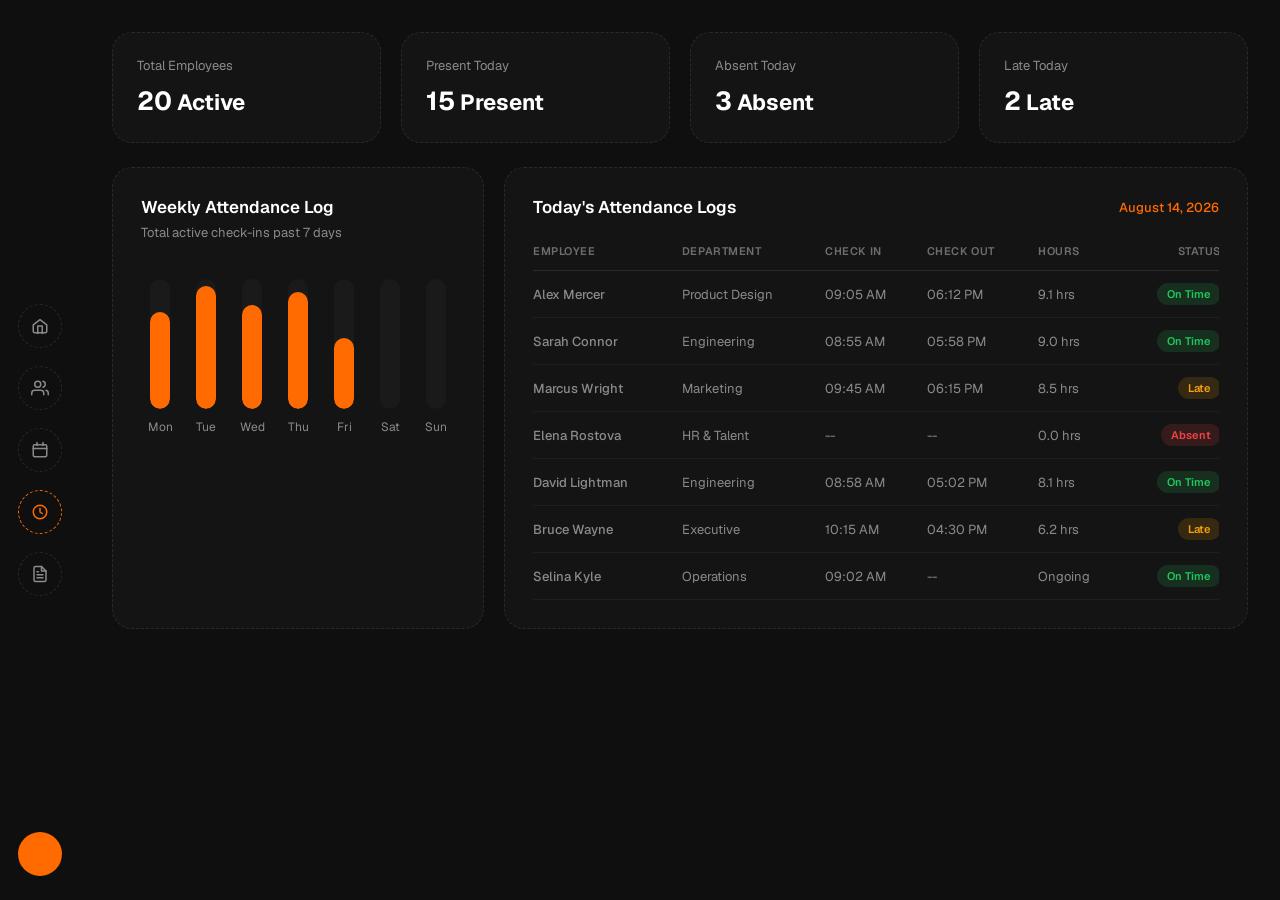
==== pages/admin-attendance-overview.html @ 57a033da "feat: initial commit." ====
<!DOCTYPE html>
<html lang="en">

<head>
  <meta charset="UTF-8" />
  <meta name="viewport" content="width=device-width, initial-scale=1.0" />
  <title>Admin Attendance Overview | TapIn</title>
  <link rel="apple-touch-icon" sizes="180x180" href="../assets/favicon/apple-touch-icon.png" />
  <link rel="icon" type="image/png" sizes="32x32" href="../assets/favicon/favicon-32x32.png" />
  <link rel="icon" type="image/png" sizes="16x16" href="../assets/favicon/favicon-16x16.png" />
  <link rel="manifest" href="../assets/favicon/site.webmanifest" />
  <link rel="stylesheet" href="../css/global.css" />
  <link rel="stylesheet" href="../css/admin-attendance-overview.css" />
</head>

<body>
  <div class="admin-page">
    <aside class="sidebar">
      <nav class="sidebar-nav">
        <a href="admin-dashboard.html" class="nav-icon">
          <svg viewBox="0 0 24 24" fill="none" stroke="currentColor" stroke-width="2" stroke-linecap="round"
            stroke-linejoin="round">
            <path d="M3 10.5V19a2 2 0 002 2h14a2 2 0 002-2v-8.5L12 3.5l-9 7z" />
            <path d="M9 22V12h6v10" />
          </svg>
        </a>
        <a href="admin-employee-management.html" class="nav-icon">
          <svg viewBox="0 0 24 24" fill="none" stroke="currentColor" stroke-width="2" stroke-linecap="round"
            stroke-linejoin="round">
            <path d="M17 21v-2a4 4 0 00-4-4H5a4 4 0 00-4 4v2" />
            <circle cx="9" cy="7" r="4" />
            <path d="M23 21v-2a4 4 0 00-3-3.87" />
            <path d="M16 3.13a4 4 0 010 7.75" />
          </svg>
        </a>
        <a href="admin-leave-approvals.html" class="nav-icon">
          <svg viewBox="0 0 24 24" fill="none" stroke="currentColor" stroke-width="2" stroke-linecap="round"
            stroke-linejoin="round">
            <rect x="3" y="5" width="18" height="16" rx="2" />
            <path d="M16 2v4M8 2v4M3 10h18" />
          </svg>
        </a>
        <a href="admin-attendance-overview.html" class="nav-icon active">
          <svg viewBox="0 0 24 24" fill="none" stroke="currentColor" stroke-width="2" stroke-linecap="round"
            stroke-linejoin="round">
            <circle cx="12" cy="12" r="9" />
            <path d="M12 7v5l3 2" />
          </svg>
        </a>
        <a href="admin-payroll-management.html" class="nav-icon">
          <svg viewBox="0 0 24 24" fill="none" stroke="currentColor" stroke-width="2" stroke-linecap="round"
            stroke-linejoin="round">
            <path d="M14 2H6a2 2 0 00-2 2v16a2 2 0 002 2h12a2 2 0 002-2V8z" />
            <path d="M14 2v6h6" />
            <path d="M16 13H8M16 17H8M10 9H8" />
          </svg>
        </a>
      </nav>
      <a href="../index.html" class="action-button"></a>
    </aside>

    <main class="main-content">
      <section class="stats-grid">
        <article class="stat-card">
          <p class="stat-label">Total Employees</p>
          <p class="stat-value"><span class="stat-number">20</span> Active</p>
        </article>
        <article class="stat-card">
          <p class="stat-label">Present Today</p>
          <p class="stat-value"><span class="stat-number">15</span> Present</p>
        </article>
        <article class="stat-card">
          <p class="stat-label">Absent Today</p>
          <p class="stat-value"><span class="stat-number">3</span> Absent</p>
        </article>
        <article class="stat-card">
          <p class="stat-label">Late Today</p>
          <p class="stat-value"><span class="stat-number">2</span> Late</p>
        </article>
      </section>

      <section class="content-grid">
        <article class="card chart-card">
          <h2 class="card-title">Weekly Attendance Log</h2>
          <p class="card-subtitle">Total active check-ins past 7 days</p>
          <div class="chart">
            <div class="bar">
              <div class="bar-track">
                <div class="bar-fill" style="height: 75%"></div>
              </div>
              <span class="bar-label">Mon</span>
            </div>
            <div class="bar">
              <div class="bar-track">
                <div class="bar-fill" style="height: 95%"></div>
              </div>
              <span class="bar-label">Tue</span>
            </div>
            <div class="bar">
              <div class="bar-track">
                <div class="bar-fill" style="height: 80%"></div>
              </div>
              <span class="bar-label">Wed</span>
            </div>
            <div class="bar">
              <div class="bar-track">
                <div class="bar-fill" style="height: 90%"></div>
              </div>
              <span class="bar-label">Thu</span>
            </div>
            <div class="bar">
              <div class="bar-track">
                <div class="bar-fill" style="height: 55%"></div>
              </div>
              <span class="bar-label">Fri</span>
            </div>
            <div class="bar">
              <div class="bar-track">
                <div class="bar-fill" style="height: 0%"></div>
              </div>
              <span class="bar-label">Sat</span>
            </div>
            <div class="bar">
              <div class="bar-track">
                <div class="bar-fill" style="height: 0%"></div>
              </div>
              <span class="bar-label">Sun</span>
            </div>
          </div>
        </article>

        <article class="card table-card">
          <div class="table-header">
            <h2 class="card-title">Today's Attendance Logs</h2>
            <span class="table-date">August 14, 2026</span>
          </div>
          <div class="table-wrap">
            <table class="attendance-list">
              <thead>
                <tr>
                  <th>EMPLOYEE</th>
                  <th>DEPARTMENT</th>
                  <th>CHECK IN</th>
                  <th>CHECK OUT</th>
                  <th>HOURS</th>
                  <th>STATUS</th>
                </tr>
              </thead>
              <tbody>
                <tr>
                  <td class="cell-name">Alex Mercer</td>
                  <td>Product Design</td>
                  <td>09:05 AM</td>
                  <td>06:12 PM</td>
                  <td>9.1 hrs</td>
                  <td><span class="badge badge-green">On Time</span></td>
                </tr>
                <tr>
                  <td class="cell-name">Sarah Connor</td>
                  <td>Engineering</td>
                  <td>08:55 AM</td>
                  <td>05:58 PM</td>
                  <td>9.0 hrs</td>
                  <td><span class="badge badge-green">On Time</span></td>
                </tr>
                <tr>
                  <td class="cell-name">Marcus Wright</td>
                  <td>Marketing</td>
                  <td>09:45 AM</td>
                  <td>06:15 PM</td>
                  <td>8.5 hrs</td>
                  <td><span class="badge badge-late">Late</span></td>
                </tr>
                <tr>
                  <td class="cell-name">Elena Rostova</td>
                  <td>HR &amp; Talent</td>
                  <td>--</td>
                  <td>--</td>
                  <td>0.0 hrs</td>
                  <td><span class="badge badge-absent">Absent</span></td>
                </tr>
                <tr>
                  <td class="cell-name">David Lightman</td>
                  <td>Engineering</td>
                  <td>08:58 AM</td>
                  <td>05:02 PM</td>
                  <td>8.1 hrs</td>
                  <td><span class="badge badge-green">On Time</span></td>
                </tr>
                <tr>
                  <td class="cell-name">Bruce Wayne</td>
                  <td>Executive</td>
                  <td>10:15 AM</td>
                  <td>04:30 PM</td>
                  <td>6.2 hrs</td>
                  <td><span class="badge badge-late">Late</span></td>
                </tr>
                <tr>
                  <td class="cell-name">Selina Kyle</td>
                  <td>Operations</td>
                  <td>09:02 AM</td>
                  <td>--</td>
                  <td>Ongoing</td>
                  <td><span class="badge badge-green">On Time</span></td>
                </tr>
              </tbody>
            </table>
          </div>
        </article>
      </section>
    </main>
  </div>
</body>

</html>
---- css/global.css ----
@font-face {
  font-family: 'Geist';
  src: url('../assets/fonts/Geist/Geist-Regular.ttf') format('truetype');
  font-weight: 400;
  font-style: normal;
  font-display: swap;
}

@font-face {
  font-family: 'Geist';
  src: url('../assets/fonts/Geist/Geist-Italic.ttf') format('truetype');
  font-weight: 400;
  font-style: italic;
  font-display: swap;
}

@font-face {
  font-family: 'Geist';
  src: url('../assets/fonts/Geist/Geist-Medium.ttf') format('truetype');
  font-weight: 500;
  font-style: normal;
  font-display: swap;
}

@font-face {
  font-family: 'Geist';
  src: url('../assets/fonts/Geist/Geist-MediumItalic.ttf') format('truetype');
  font-weight: 500;
  font-style: italic;
  font-display: swap;
}

@font-face {
  font-family: 'Geist';
  src: url('../assets/fonts/Geist/Geist-SemiBold.ttf') format('truetype');
  font-weight: 600;
  font-style: normal;
  font-display: swap;
}

@font-face {
  font-family: 'Geist';
  src: url('../assets/fonts/Geist/Geist-SemiBoldItalic.ttf') format('truetype');
  font-weight: 600;
  font-style: italic;
  font-display: swap;
}

@font-face {
  font-family: 'Geist';
  src: url('../assets/fonts/Geist/Geist-Bold.ttf') format('truetype');
  font-weight: 700;
  font-style: normal;
  font-display: swap;
}

@font-face {
  font-family: 'Geist';
  src: url('../assets/fonts/Geist/Geist-BoldItalic.ttf') format('truetype');
  font-weight: 700;
  font-style: italic;
  font-display: swap;
}

@font-face {
  font-family: 'Geist Mono';
  src: url('../assets/fonts/GeistMono/GeistMono-Regular.ttf') format('truetype');
  font-weight: 400;
  font-style: normal;
  font-display: swap;
}

@font-face {
  font-family: 'Geist Mono';
  src: url('../assets/fonts/GeistMono/GeistMono-Italic.ttf') format('truetype');
  font-weight: 400;
  font-style: italic;
  font-display: swap;
}

@font-face {
  font-family: 'Geist Mono';
  src: url('../assets/fonts/GeistMono/GeistMono-Medium.ttf') format('truetype');
  font-weight: 500;
  font-style: normal;
  font-display: swap;
}

@font-face {
  font-family: 'Geist Mono';
  src: url('../assets/fonts/GeistMono/GeistMono-MediumItalic.ttf') format('truetype');
  font-weight: 500;
  font-style: italic;
  font-display: swap;
}

@font-face {
  font-family: 'Geist Mono';
  src: url('../assets/fonts/GeistMono/GeistMono-SemiBold.ttf') format('truetype');
  font-weight: 600;
  font-style: normal;
  font-display: swap;
}

@font-face {
  font-family: 'Geist Mono';
  src: url('../assets/fonts/GeistMono/GeistMono-SemiBoldItalic.ttf') format('truetype');
  font-weight: 600;
  font-style: italic;
  font-display: swap;
}

@font-face {
  font-family: 'Geist Mono';
  src: url('../assets/fonts/GeistMono/GeistMono-Bold.ttf') format('truetype');
  font-weight: 700;
  font-style: normal;
  font-display: swap;
}

@font-face {
  font-family: 'Geist Mono';
  src: url('../assets/fonts/GeistMono/GeistMono-BoldItalic.ttf') format('truetype');
  font-weight: 700;
  font-style: italic;
  font-display: swap;
}

:root {
  --font-sans: 'Geist', system-ui, sans-serif;
  --font-mono: 'Geist Mono', 'Courier New', monospace;
}

body {
  font-family: var(--font-sans);
}
---- css/admin-attendance-overview.css ----
* {
  box-sizing: border-box;
  margin: 0;
  padding: 0;
}

body {
  background-color: #0f0f0f;
  color: #ffffff;
}

.admin-page {
  display: grid;
  grid-template-columns: 80px 1fr;
  min-height: 100vh;
}

.sidebar {
  position: relative;
  display: flex;
  flex-direction: column;
  align-items: center;
  justify-content: center;
  padding: 24px 0;
  background-color: #0f0f0f;
}

.sidebar-nav {
  display: flex;
  flex-direction: column;
  align-items: center;
  gap: 18px;
  padding: 0 20px;
}

.nav-icon {
  display: flex;
  align-items: center;
  justify-content: center;
  width: 44px;
  height: 44px;
  border: 1px dashed #2a2a2a;
  border-radius: 50%;
  color: #8a8a8a;
  transition: color 0.2s ease, border-color 0.2s ease;
}

.nav-icon svg {
  width: 18px;
  height: 18px;
}

.nav-icon:hover {
  color: #ffffff;
  border-color: #404040;
}

.nav-icon.active {
  color: #ff6b00;
  border-color: #ff6b00;
}

.action-button {
  position: absolute;
  bottom: 24px;
  display: inline-block;
  width: 44px;
  height: 44px;
  background-color: #ff6b00;
  border-radius: 50%;
  text-decoration: none;
  cursor: pointer;
}

.main-content {
  padding: 32px;
  overflow-x: hidden;
}

.stats-grid {
  display: grid;
  grid-template-columns: repeat(4, 1fr);
  gap: 20px;
  margin-bottom: 24px;
}

.stat-card {
  padding: 24px;
  background-color: #141414;
  border: 1px dashed #2a2a2a;
  border-radius: 20px;
}

.stat-label {
  font-size: 13px;
  color: #8a8a8a;
  margin-bottom: 10px;
}

.stat-value {
  font-size: 22px;
  font-weight: 700;
}

.stat-number {
  font-size: 26px;
}

.content-grid {
  display: grid;
  grid-template-columns: 1fr 2fr;
  gap: 20px;
}

.card {
  padding: 28px;
  background-color: #141414;
  border: 1px dashed #2a2a2a;
  border-radius: 20px;
}

.card-title {
  font-size: 17px;
  font-weight: 600;
  margin-bottom: 6px;
}

.card-subtitle {
  font-size: 13px;
  color: #8a8a8a;
  margin-bottom: 24px;
}

.chart {
  display: flex;
  align-items: flex-end;
  justify-content: space-between;
  gap: 8px;
  height: 170px;
  padding-top: 10px;
}

.bar {
  display: flex;
  flex-direction: column;
  align-items: center;
  flex: 1;
}

.bar-track {
  position: relative;
  width: 20px;
  height: 130px;
  background-color: #1a1a1a;
  border-radius: 999px;
  overflow: hidden;
}

.bar-fill {
  position: absolute;
  bottom: 0;
  left: 0;
  width: 100%;
  background-color: #ff6b00;
  border-radius: 999px;
}

.bar-label {
  margin-top: 10px;
  font-size: 12px;
  color: #8a8a8a;
  text-align: center;
}

.table-card {
  min-width: 0;
}

.table-header {
  display: flex;
  align-items: center;
  justify-content: space-between;
  margin-bottom: 18px;
}

.table-header .card-title {
  margin-bottom: 0;
}

.table-date {
  font-size: 13px;
  color: #ff6b00;
  font-weight: 500;
}

.table-wrap {
  overflow-x: auto;
}

.attendance-list {
  width: 100%;
  min-width: 700px;
  border-collapse: collapse;
}

.attendance-list th {
  padding: 8px 12px 12px 0;
  font-size: 11px;
  font-weight: 600;
  color: #6e6e6e;
  text-align: left;
  text-transform: uppercase;
  letter-spacing: 0.05em;
  border-bottom: 1px solid #2a2a2a;
}

.attendance-list th:last-child {
  text-align: right;
}

.attendance-list td {
  padding: 12px 12px 12px 0;
  font-size: 13px;
  color: #8a8a8a;
  border-bottom: 1px solid #1f1f1f;
  vertical-align: middle;
}

.attendance-list td:last-child {
  text-align: right;
}

.cell-name {
  color: #ffffff;
  font-weight: 500;
}

.badge {
  display: inline-block;
  padding: 4px 10px;
  border-radius: 999px;
  font-size: 11px;
  font-weight: 600;
}

.badge-green {
  background-color: rgba(34, 197, 94, 0.15);
  color: #22c55e;
}

.badge-late {
  background-color: rgba(245, 158, 11, 0.15);
  color: #f59e0b;
}

.badge-absent {
  background-color: rgba(239, 68, 68, 0.15);
  color: #ef4444;
}

@media (max-width: 1024px) {
  .stats-grid {
    grid-template-columns: repeat(2, 1fr);
  }

  .content-grid {
    grid-template-columns: 1fr;
  }
}

@media (max-width: 768px) {
  .admin-page {
    grid-template-columns: 1fr;
    grid-template-rows: auto 1fr;
  }

  .sidebar {
    flex-direction: row;
    align-items: center;
    justify-content: space-between;
    padding: 14px 16px;
    border-right: none;
    border-bottom: 1px dashed #2a2a2a;
  }

  .sidebar-nav {
    flex-direction: row;
    padding: 0;
    background: none;
    border: none;
    border-radius: 0;
  }

  .action-button {
    position: static;
    width: 40px;
    height: 40px;
  }

  .main-content {
    padding: 20px;
  }

  .stats-grid {
    grid-template-columns: 1fr;
  }
}

@media (max-width: 480px) {
  .main-content {
    padding: 16px;
  }

  .card {
    padding: 20px;
  }

  .chart {
    height: 140px;
  }

  .bar-track {
    width: 16px;
    height: 110px;
  }
}
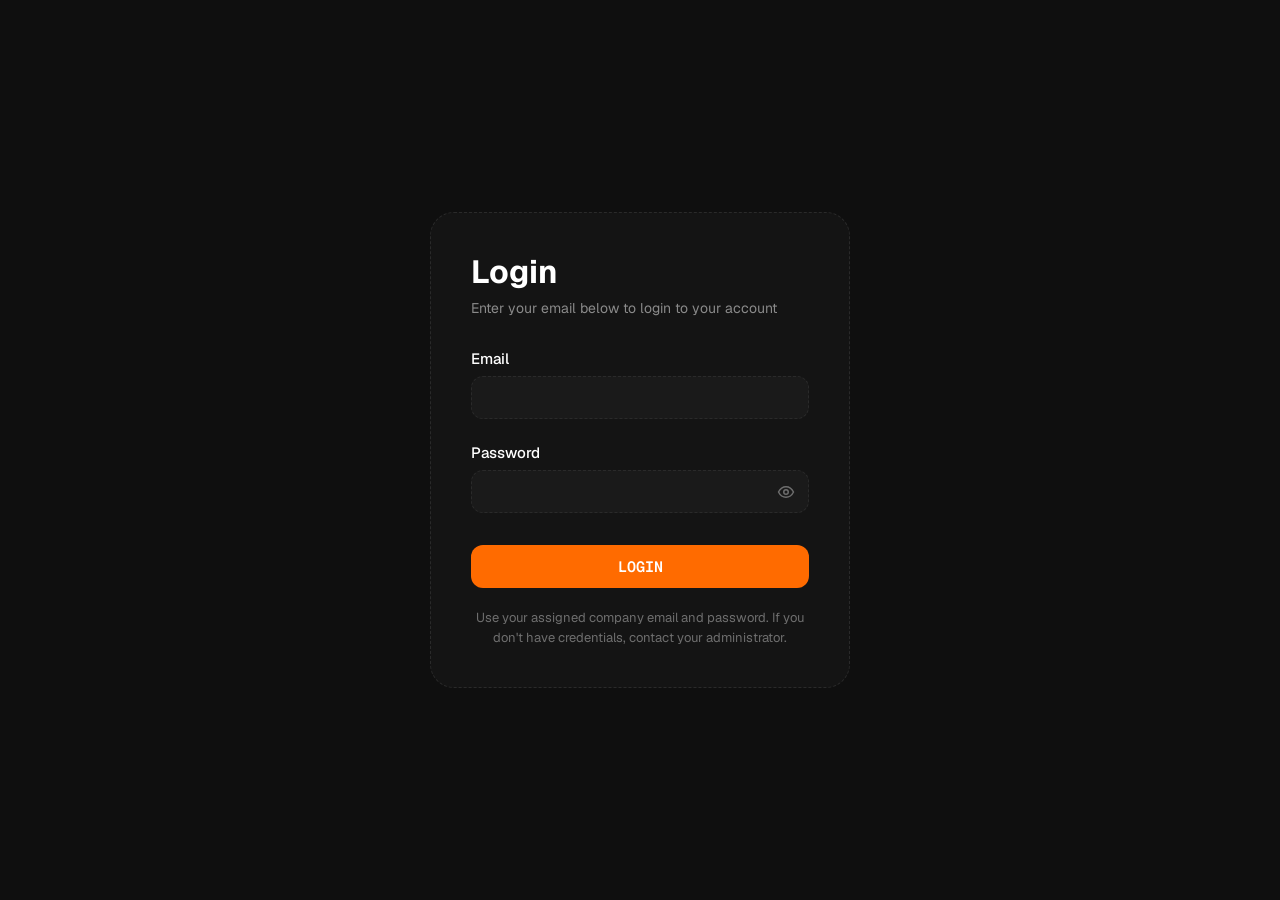
==== commit 4e77566e: "feat: add form validation, password visibility toggle, authentication system, and employee managemen" ====
--- a/pages/admin-attendance-overview.html
+++ b/pages/admin-attendance-overview.html
@@ -210,6 +210,7 @@
       </section>
     </main>
   </div>
+  <script src="../js/app.js"></script>
 </body>
 
 </html>
--- a/css/global.css
+++ b/css/global.css
@@ -133,4 +133,34 @@
 
 body {
   font-family: var(--font-sans);
+}
+
+.input-error {
+  border-color: #ff4d4d !important;
+}
+
+.field-error {
+  margin-top: 6px;
+  font-size: 12px;
+  color: #ff8a8a;
+}
+
+.form-message {
+  width: 100%;
+  padding: 10px 12px;
+  border-radius: 12px;
+  font-size: 13px;
+  margin-bottom: 8px;
+}
+
+.form-message.is-error {
+  background: rgba(255, 77, 77, 0.12);
+  border: 1px dashed rgba(255, 77, 77, 0.45);
+  color: #ffb3b3;
+}
+
+.form-message.is-success {
+  background: rgba(34, 197, 94, 0.12);
+  border: 1px dashed rgba(34, 197, 94, 0.45);
+  color: #b7f7cf;
 }
